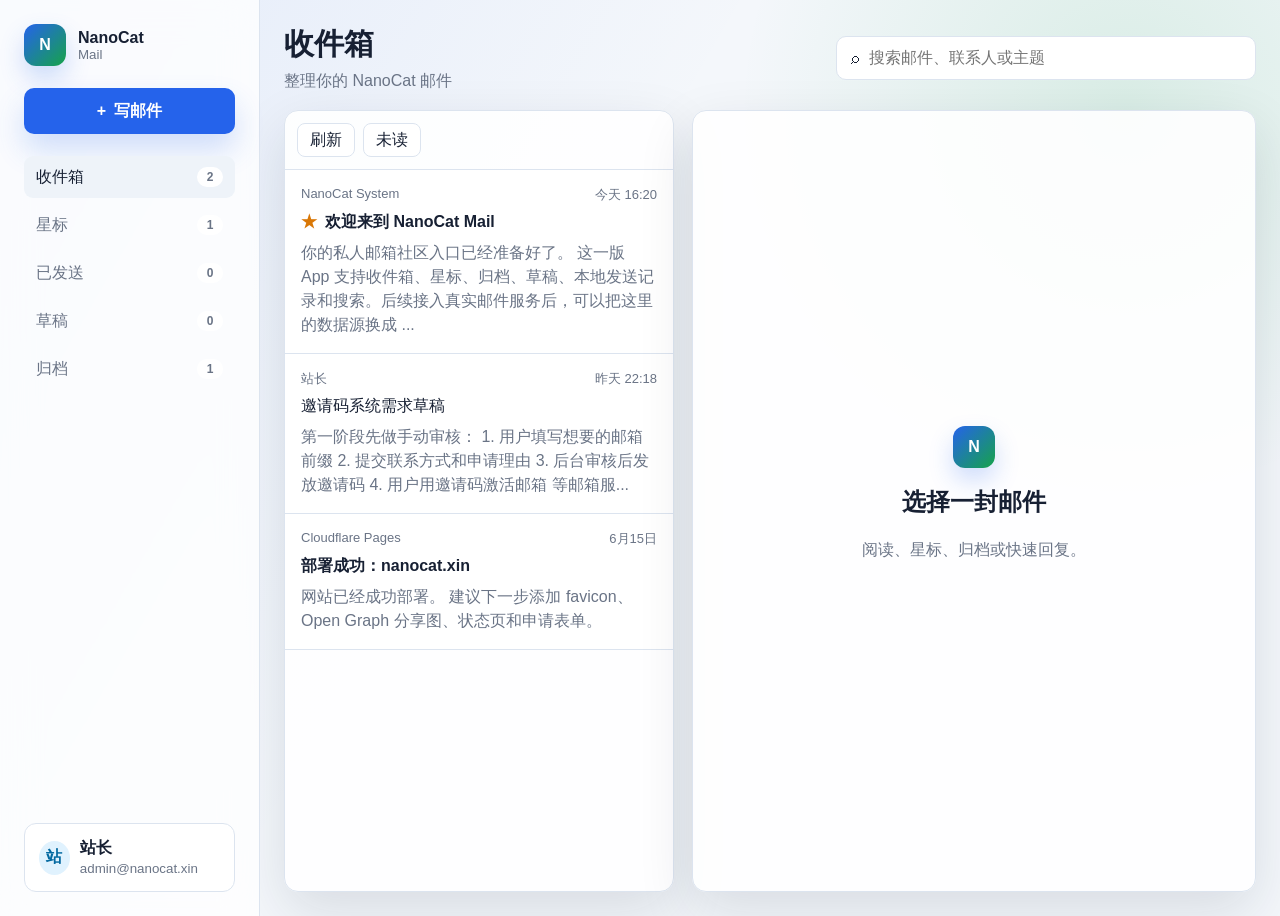
==== mail/index.html @ 4d2db6ae "Add files via upload" ====
<!DOCTYPE html>
<html lang="zh-CN">
<head>
  <meta charset="UTF-8">
  <meta name="viewport" content="width=device-width, initial-scale=1.0">
  <title>NanoCat Mail App</title>
  <link rel="stylesheet" href="styles.css">
</head>
<body>
  <div class="app-shell">
    <aside class="sidebar">
      <a class="brand" href="#" aria-label="NanoCat Mail">
        <span class="brand-mark">N</span>
        <span>
          <strong>NanoCat</strong>
          <small>Mail</small>
        </span>
      </a>

      <button class="compose-button" id="composeButton" type="button">
        <span>+</span>
        写邮件
      </button>

      <nav class="folders" aria-label="邮箱文件夹">
        <button class="folder active" type="button" data-folder="inbox">
          <span>收件箱</span>
          <strong id="inboxCount">0</strong>
        </button>
        <button class="folder" type="button" data-folder="starred">
          <span>星标</span>
          <strong id="starredCount">0</strong>
        </button>
        <button class="folder" type="button" data-folder="sent">
          <span>已发送</span>
          <strong id="sentCount">0</strong>
        </button>
        <button class="folder" type="button" data-folder="drafts">
          <span>草稿</span>
          <strong id="draftCount">0</strong>
        </button>
        <button class="folder" type="button" data-folder="archive">
          <span>归档</span>
          <strong id="archiveCount">0</strong>
        </button>
      </nav>

      <div class="account-card">
        <span class="avatar">站</span>
        <div>
          <strong>站长</strong>
          <small>admin@nanocat.xin</small>
        </div>
      </div>
    </aside>

    <main class="workspace">
      <header class="topbar">
        <div>
          <h1 id="folderTitle">收件箱</h1>
          <p id="folderSubtitle">整理你的 NanoCat 邮件</p>
        </div>
        <label class="search-box">
          <span>⌕</span>
          <input id="searchInput" type="search" placeholder="搜索邮件、联系人或主题">
        </label>
      </header>

      <section class="mail-layout">
        <section class="mail-list-panel" aria-label="邮件列表">
          <div class="list-toolbar">
            <button id="refreshButton" type="button">刷新</button>
            <button id="selectUnreadButton" type="button">未读</button>
          </div>
          <div class="mail-list" id="mailList"></div>
        </section>

        <article class="reader" id="reader">
          <div class="empty-reader">
            <span class="empty-mark">N</span>
            <h2>选择一封邮件</h2>
            <p>阅读、星标、归档或快速回复。</p>
          </div>
        </article>
      </section>
    </main>
  </div>

  <section class="composer" id="composer" aria-hidden="true">
    <form class="composer-card" id="composeForm">
      <header>
        <h2>新邮件</h2>
        <button class="icon-button" id="closeComposer" type="button" aria-label="关闭写信窗口">×</button>
      </header>
      <input id="toInput" type="email" placeholder="收件人" required>
      <input id="subjectInput" type="text" placeholder="主题" required>
      <textarea id="bodyInput" placeholder="写点什么..." required></textarea>
      <footer>
        <button class="secondary-button" id="saveDraftButton" type="button">保存草稿</button>
        <button class="send-button" type="submit">发送</button>
      </footer>
    </form>
  </section>

  <div class="toast" id="toast" role="status" aria-live="polite"></div>

  <script src="app.js"></script>
</body>
</html>
---- mail/styles.css ----
:root {
  --bg: #f4f7fb;
  --panel: #ffffff;
  --panel-soft: #eef3f9;
  --text: #172033;
  --muted: #6a7486;
  --line: #dce4ef;
  --accent: #2563eb;
  --accent-strong: #1d4ed8;
  --green: #16a34a;
  --gold: #d97706;
  --danger: #dc2626;
  --shadow: 0 20px 55px rgba(20, 31, 50, 0.12);
}

* {
  box-sizing: border-box;
}

body {
  margin: 0;
  min-height: 100vh;
  background:
    linear-gradient(120deg, rgba(37, 99, 235, 0.08), transparent 42%),
    radial-gradient(circle at 88% 12%, rgba(22, 163, 74, 0.12), transparent 28%),
    var(--bg);
  color: var(--text);
  font-family: "Segoe UI", "Microsoft YaHei", Arial, sans-serif;
}

button,
input,
textarea {
  font: inherit;
}

button {
  cursor: pointer;
}

.app-shell {
  display: grid;
  grid-template-columns: 260px minmax(0, 1fr);
  min-height: 100vh;
}

.sidebar {
  display: flex;
  flex-direction: column;
  gap: 22px;
  padding: 24px;
  background: rgba(255, 255, 255, 0.78);
  border-right: 1px solid var(--line);
  backdrop-filter: blur(18px);
}

.brand {
  display: flex;
  align-items: center;
  gap: 12px;
  color: var(--text);
  text-decoration: none;
}

.brand-mark,
.empty-mark {
  display: grid;
  place-items: center;
  width: 42px;
  height: 42px;
  border-radius: 12px;
  background: linear-gradient(135deg, var(--accent), var(--green));
  color: white;
  font-weight: 800;
  box-shadow: 0 12px 24px rgba(37, 99, 235, 0.22);
}

.brand strong,
.brand small {
  display: block;
}

.brand small,
.account-card small {
  color: var(--muted);
}

.compose-button,
.send-button {
  border: 0;
  border-radius: 10px;
  background: var(--accent);
  color: white;
  font-weight: 700;
}

.compose-button {
  display: flex;
  justify-content: center;
  align-items: center;
  gap: 8px;
  min-height: 46px;
  box-shadow: 0 16px 30px rgba(37, 99, 235, 0.2);
}

.compose-button:hover,
.send-button:hover {
  background: var(--accent-strong);
}

.folders {
  display: grid;
  gap: 6px;
}

.folder {
  display: flex;
  align-items: center;
  justify-content: space-between;
  min-height: 42px;
  border: 0;
  border-radius: 9px;
  padding: 0 12px;
  background: transparent;
  color: var(--muted);
  text-align: left;
}

.folder.active,
.folder:hover {
  background: var(--panel-soft);
  color: var(--text);
}

.folder strong {
  min-width: 26px;
  border-radius: 999px;
  padding: 3px 7px;
  background: white;
  color: var(--muted);
  text-align: center;
  font-size: 12px;
}

.account-card {
  display: flex;
  align-items: center;
  gap: 10px;
  margin-top: auto;
  padding: 14px;
  border: 1px solid var(--line);
  border-radius: 12px;
  background: white;
}

.avatar {
  display: grid;
  place-items: center;
  width: 34px;
  height: 34px;
  border-radius: 50%;
  background: #e0f2fe;
  color: #0369a1;
  font-weight: 800;
}

.workspace {
  min-width: 0;
  padding: 24px;
}

.topbar {
  display: flex;
  align-items: center;
  justify-content: space-between;
  gap: 20px;
  margin-bottom: 18px;
}

.topbar h1 {
  margin: 0;
  font-size: 30px;
  letter-spacing: 0;
}

.topbar p {
  margin: 6px 0 0;
  color: var(--muted);
}

.search-box {
  display: flex;
  align-items: center;
  gap: 8px;
  width: min(420px, 45vw);
  min-height: 44px;
  border: 1px solid var(--line);
  border-radius: 10px;
  padding: 0 14px;
  background: white;
}

.search-box input {
  width: 100%;
  border: 0;
  outline: 0;
  background: transparent;
}

.mail-layout {
  display: grid;
  grid-template-columns: minmax(300px, 390px) minmax(0, 1fr);
  gap: 18px;
  height: calc(100vh - 118px);
  min-height: 560px;
}

.mail-list-panel,
.reader {
  overflow: hidden;
  border: 1px solid var(--line);
  border-radius: 14px;
  background: rgba(255, 255, 255, 0.9);
  box-shadow: var(--shadow);
}

.list-toolbar {
  display: flex;
  gap: 8px;
  padding: 12px;
  border-bottom: 1px solid var(--line);
}

.list-toolbar button,
.secondary-button,
.reader-actions button {
  min-height: 34px;
  border: 1px solid var(--line);
  border-radius: 8px;
  padding: 0 12px;
  background: white;
  color: var(--text);
}

.list-toolbar button:hover,
.secondary-button:hover,
.reader-actions button:hover {
  border-color: var(--accent);
  color: var(--accent);
}

.mail-list {
  height: calc(100% - 59px);
  overflow: auto;
}

.mail-item {
  width: 100%;
  border: 0;
  border-bottom: 1px solid var(--line);
  padding: 16px;
  background: white;
  text-align: left;
}

.mail-item:hover,
.mail-item.active {
  background: #f8fbff;
}

.mail-item.unread .mail-subject {
  font-weight: 800;
}

.mail-meta {
  display: flex;
  justify-content: space-between;
  gap: 12px;
  color: var(--muted);
  font-size: 13px;
}

.mail-subject {
  display: flex;
  align-items: center;
  gap: 8px;
  margin: 8px 0;
  color: var(--text);
}

.star {
  color: var(--gold);
}

.mail-preview {
  margin: 0;
  color: var(--muted);
  line-height: 1.5;
}

.reader {
  display: flex;
  flex-direction: column;
  min-width: 0;
}

.empty-reader {
  display: grid;
  place-items: center;
  align-content: center;
  height: 100%;
  padding: 30px;
  text-align: center;
  color: var(--muted);
}

.empty-reader h2 {
  margin: 18px 0 6px;
  color: var(--text);
}

.reader-header {
  padding: 24px;
  border-bottom: 1px solid var(--line);
}

.reader-header h2 {
  margin: 14px 0 10px;
  font-size: 24px;
}

.reader-from {
  display: flex;
  justify-content: space-between;
  gap: 16px;
  color: var(--muted);
}

.reader-actions {
  display: flex;
  gap: 8px;
  flex-wrap: wrap;
}

.reader-body {
  overflow: auto;
  padding: 24px;
  line-height: 1.8;
  white-space: pre-wrap;
}

.composer {
  position: fixed;
  inset: 0;
  display: flex;
  justify-content: flex-end;
  align-items: flex-end;
  padding: 24px;
  background: rgba(23, 32, 51, 0.28);
  opacity: 0;
  pointer-events: none;
  transition: 0.18s ease;
}

.composer.open {
  opacity: 1;
  pointer-events: auto;
}

.composer-card {
  display: grid;
  grid-template-rows: auto auto auto minmax(240px, 1fr) auto;
  width: min(560px, 100%);
  min-height: 520px;
  border-radius: 14px;
  background: white;
  box-shadow: var(--shadow);
  overflow: hidden;
}

.composer-card header,
.composer-card footer {
  display: flex;
  align-items: center;
  justify-content: space-between;
  gap: 12px;
  padding: 14px 16px;
  background: #172033;
  color: white;
}

.composer-card h2 {
  margin: 0;
  font-size: 18px;
}

.icon-button {
  width: 32px;
  height: 32px;
  border: 0;
  border-radius: 8px;
  background: rgba(255, 255, 255, 0.12);
  color: white;
  font-size: 22px;
}

.composer-card input,
.composer-card textarea {
  width: 100%;
  border: 0;
  border-bottom: 1px solid var(--line);
  padding: 14px 16px;
  outline: 0;
}

.composer-card textarea {
  resize: none;
  line-height: 1.7;
}

.composer-card footer {
  background: white;
}

.send-button,
.secondary-button {
  min-height: 38px;
  padding: 0 16px;
}

.toast {
  position: fixed;
  right: 24px;
  bottom: 24px;
  max-width: 320px;
  transform: translateY(16px);
  border-radius: 10px;
  padding: 12px 14px;
  background: #172033;
  color: white;
  opacity: 0;
  pointer-events: none;
  transition: 0.2s ease;
}

.toast.show {
  transform: translateY(0);
  opacity: 1;
}

.empty-list {
  padding: 30px 18px;
  color: var(--muted);
  text-align: center;
}

@media (max-width: 980px) {
  .app-shell {
    grid-template-columns: 1fr;
  }

  .sidebar {
    position: sticky;
    top: 0;
    z-index: 3;
    display: grid;
    grid-template-columns: auto 1fr;
    gap: 14px;
    padding: 14px;
  }

  .folders {
    grid-column: 1 / -1;
    display: flex;
    overflow: auto;
  }

  .folder {
    flex: 0 0 auto;
    gap: 10px;
  }

  .account-card {
    display: none;
  }

  .topbar {
    align-items: flex-start;
    flex-direction: column;
  }

  .search-box {
    width: 100%;
  }

  .mail-layout {
    grid-template-columns: 1fr;
    height: auto;
  }

  .mail-list-panel,
  .reader {
    min-height: 420px;
  }
}

@media (max-width: 620px) {
  .workspace {
    padding: 14px;
  }

  .sidebar {
    grid-template-columns: 1fr;
  }

  .compose-button {
    width: 100%;
  }

  .reader-from {
    flex-direction: column;
  }

  .composer {
    padding: 0;
  }

  .composer-card {
    min-height: 100vh;
    border-radius: 0;
  }
}
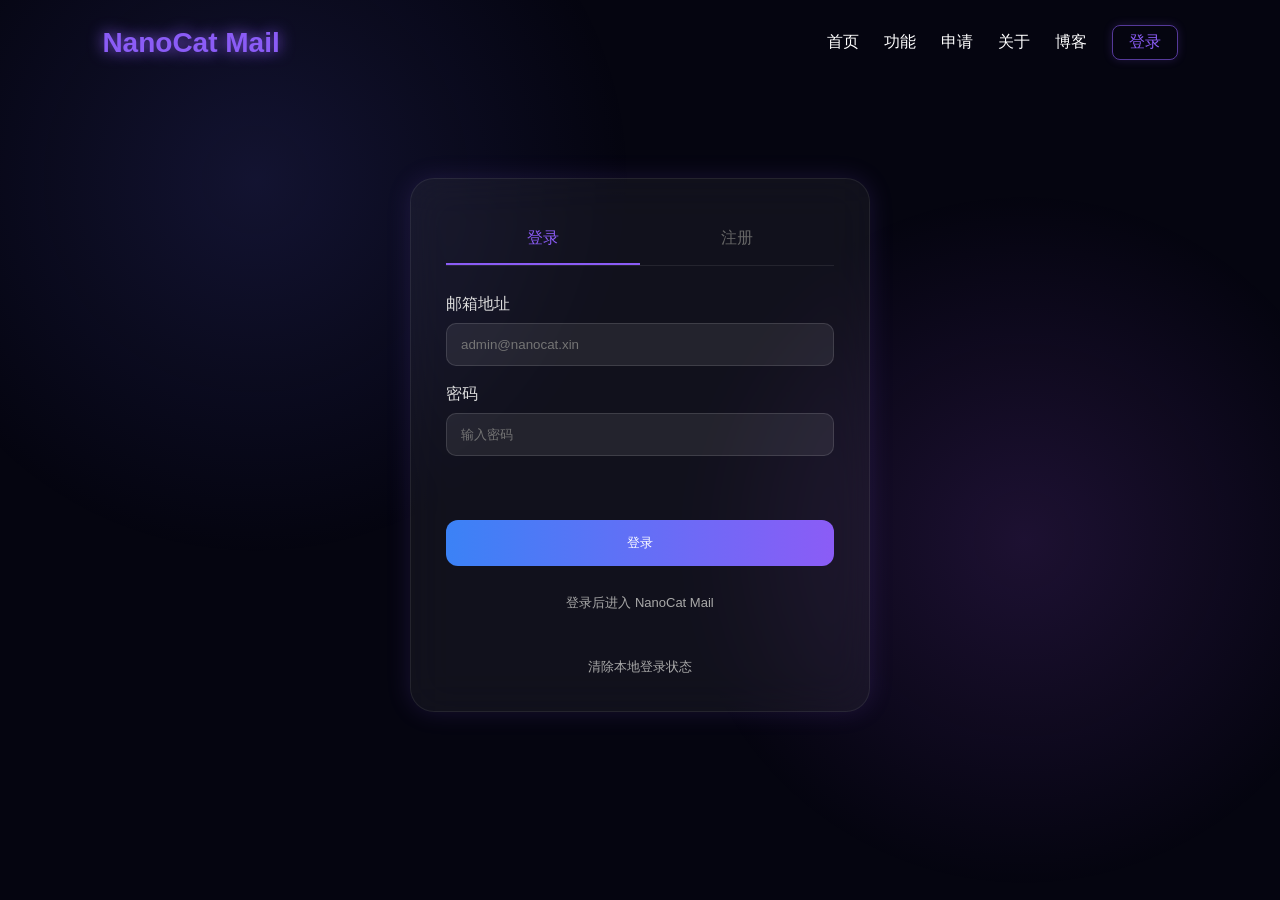
==== commit 4e8fbdf6: "添加用户注册/登录/审核系统，博客页面" ====
--- a/mail/index.html
+++ b/mail/index.html
@@ -1,4 +1,4 @@
-<!DOCTYPE html>
+﻿<!DOCTYPE html>
 <html lang="zh-CN">
 <head>
   <meta charset="UTF-8">
@@ -46,10 +46,10 @@
       </nav>
 
       <div class="account-card">
-        <span class="avatar">站</span>
+        <span class="avatar" id="userInitial">N</span>
         <div>
-          <strong>站长</strong>
-          <small>admin@nanocat.xin</small>
+          <strong id="userName">用户</strong>
+          <small id="userEmail">@nanocat.xin</small>
         </div>
       </div>
     </aside>
@@ -60,6 +60,7 @@
           <h1 id="folderTitle">收件箱</h1>
           <p id="folderSubtitle">整理你的 NanoCat 邮件</p>
         </div>
+        <a href="../index.html" style="color: #8b5cf6; text-decoration: none; font-size: 14px;">← 返回主页</a>
         <label class="search-box">
           <span>⌕</span>
           <input id="searchInput" type="search" placeholder="搜索邮件、联系人或主题">
